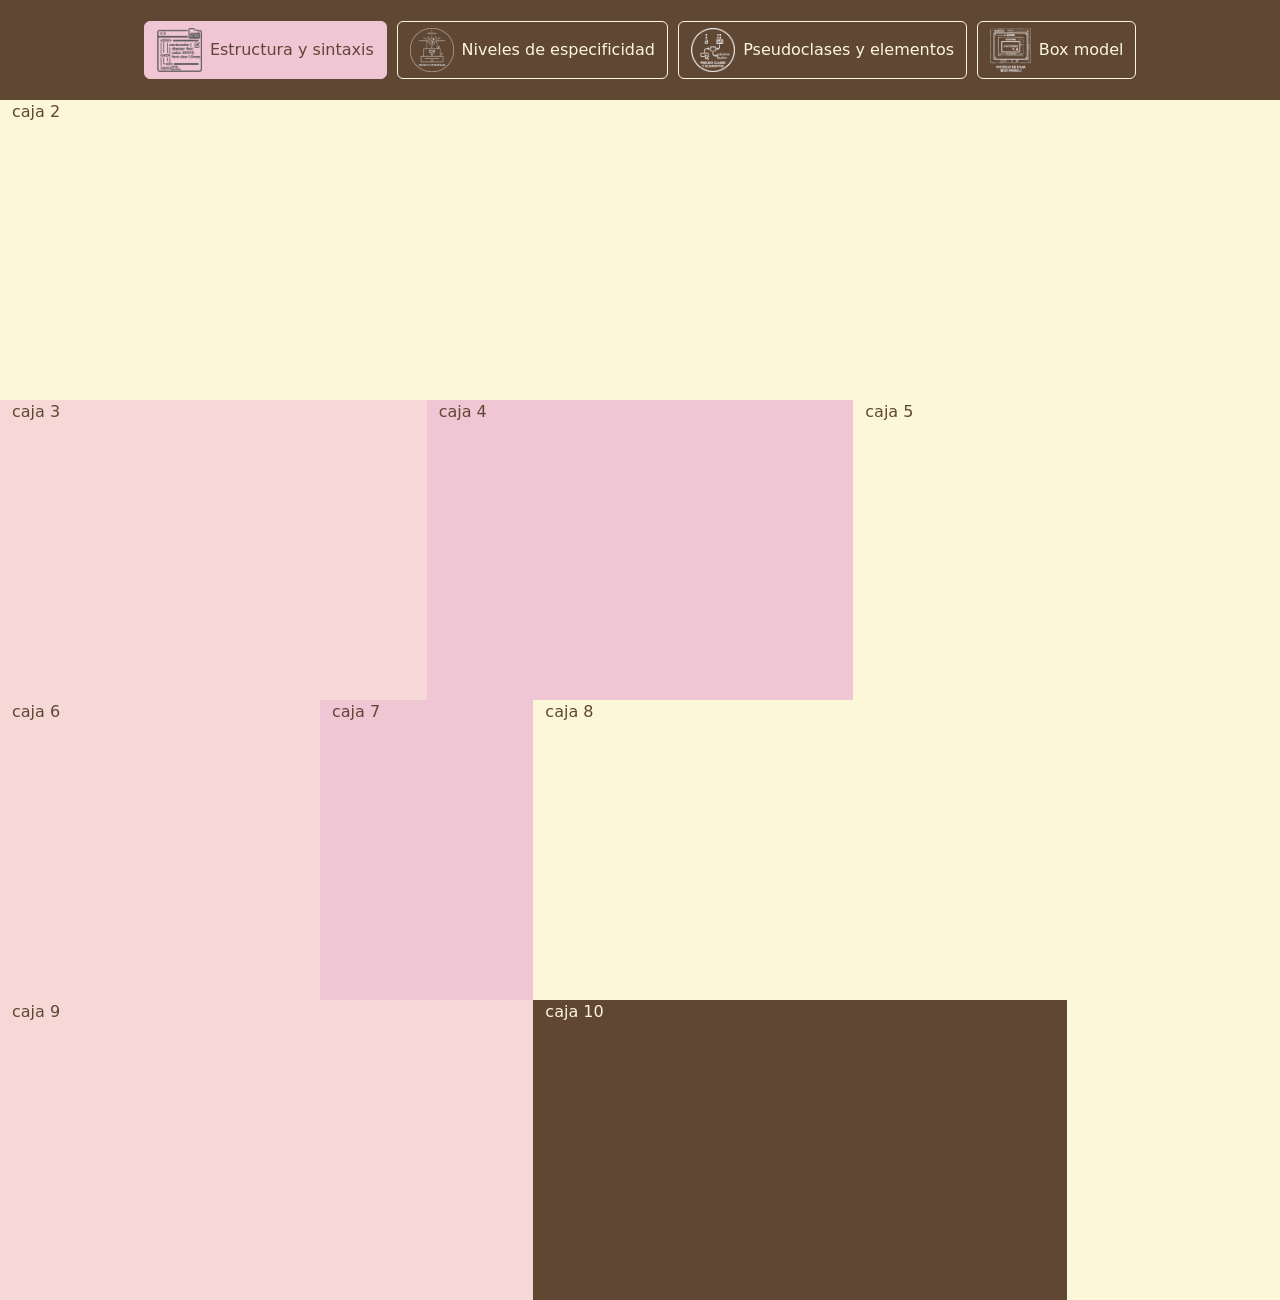
==== index.html @ e199782a "Pseudoclases" ====
<!doctype html>
<html lang="es">

<head>
    <meta charset="utf-8">
    <meta name="viewport" content="width=device-width, initial-scale=1">
    <title>Mi primer maqueta</title>
    <link href="https://cdn.jsdelivr.net/npm/bootstrap@5.3.8/dist/css/bootstrap.min.css" rel="stylesheet"
        integrity="sha384-sRIl4kxILFvY47J16cr9ZwB07vP4J8+LH7qKQnuqkuIAvNWLzeN8tE5YBujZqJLB" crossorigin="anonymous">
    <link href="css/estilos.css" rel="stylesheet">
</head>

<body>
    <!-- Barra de navegación: en computador se ven los 4 botones; en tablet y celular aparece el botón ☰ -->
    <nav class="navbar navbar-expand-lg barra" data-bs-theme="dark">
        <div class="container-fluid">
            <button class="navbar-toggler" type="button" data-bs-toggle="collapse" data-bs-target="#menu"
                aria-controls="menu" aria-expanded="false" aria-label="Abrir menú">
                <span class="navbar-toggler-icon"></span>
            </button>
            <div class="collapse navbar-collapse" id="menu">
                <div class="menu">
                    <a href="index.html" class="btn boton-nav activo" role="button">
                        <img src="img/EstructuraySintaxis-removebg-preview.png" alt="" class="icono-nav">
                        Estructura y sintaxis
                    </a>
                    <a href="#" class="btn boton-nav" role="button">
                        <img src="img/Especifidad-removebg-preview.png" alt="" class="icono-nav">
                        Niveles de especificidad
                    </a>
                    <a href="pseudoclases.html" class="btn boton-nav" role="button">
                        <img src="img/Pseudo-removebg-preview.png" alt="" class="icono-nav">
                        Pseudoclases y elementos
                    </a>
                    <a href="#" class="btn boton-nav" role="button">
                        <img src="img/Boxmodel-removebg-preview.png" alt="" class="icono-nav">
                        Box model
                    </a>
                </div>
            </div>
        </div>
    </nav>

    <div class="container-fluid">
        <div class="row">
            <header class="col-12 col-sm-12 col-md-10 col-lg-10 col-xl-12 col-xxl-12 caja2">caja 2</header>
            <aside class="col-6 col-sm-6 col-md-2 col-lg-2 col-xl-4 col-xxl-4 caja3">caja 3</aside>
            <section class="col-6 col-sm-6 col-md-2 col-lg-2 col-xl-4 col-xxl-4 caja4">caja 4</section>
            <aside class="col-6 col-sm-6 col-md-10 col-lg-10 col-xl-4 col-xxl-4 caja5">caja 5</aside>
            <section class="col-6 col-sm-6 col-md-12 col-lg-12 col-xl-3 col-xxl-3 caja6">caja 6</section>
            <section class="col-12 col-sm-12 col-md-4 col-lg-4 col-xl-2 col-xxl-2 caja7">caja 7</section>
            <section class="col-12 col-sm-12 col-md-4 col-lg-4 col-xl-7 col-xxl-7 caja8">caja 8</section>
            <section class="col-12 col-sm-12 col-md-4 col-lg-4 col-xl-5 col-xxl-5 caja9">caja 9</section>
            <footer class="col-12 col-sm-12 col-md-12 col-lg-12 col-xl-5 col-xxl-5 caja10">caja 10</footer>
        </div>
    </div>

    <script src="https://cdn.jsdelivr.net/npm/bootstrap@5.3.8/dist/js/bootstrap.bundle.min.js"
        integrity="sha384-FKyoEForCGlyvwx9Hj09JcYn3nv7wiPVlz7YYwJrWVcXK/BmnVDxM+D2scQbITxI"
        crossorigin="anonymous"></script>
</body>

</html>
---- css/estilos.css ----
/* ===== Paleta Neapolitan =====
   #604734 café   #FCF7D9 crema   #F6D8D6 rosa claro   #F0C5D4 rosa */

body {
    color: #604734;
    background-color: #FCF7D9;
}

/* ===== Barra de navegación (igual en las dos páginas) ===== */
.barra {
    background-color: #604734;
    min-height: 100px;
    padding: 16px 24px;
}

/* Contenedor de los 4 botones: flexbox en fila (computador) o columna (tablet/celular) */
.menu {
    display: flex;
    flex-direction: column;
    gap: 10px;
    padding-top: 12px;
    width: 100%;
}

.boton-nav {
    display: flex;
    align-items: center;
    gap: 8px;
    color: #FCF7D9;
    border: 1px solid #FCF7D9;
}

.boton-nav:hover,
.boton-nav.activo {
    background-color: #F0C5D4;
    border-color: #F0C5D4;
    color: #604734;
}

.icono-nav {
    height: 44px;
    width: auto;
    object-fit: contain;
}

/* Cuando el botón está en rosa, el ícono blanco se vuelve café para que se vea */
.boton-nav:hover .icono-nav,
.boton-nav.activo .icono-nav {
    filter: brightness(0.35);
}

/* Computador: los botones en una sola fila, centrados */
@media (min-width: 992px) {
    .menu {
        flex-direction: row;
        flex-wrap: wrap;
        justify-content: center;
        padding-top: 0;
    }
}

/* ===== Página de inicio (cajas) ===== */
.caja2  { height: 300px; background-color: #FCF7D9; }
.caja3  { height: 300px; background-color: #F6D8D6; }
.caja4  { height: 300px; background-color: #F0C5D4; }
.caja5  { height: 300px; background-color: #FCF7D9; }
.caja6  { height: 300px; background-color: #F6D8D6; }
.caja7  { height: 300px; background-color: #F0C5D4; }
.caja8  { height: 300px; background-color: #FCF7D9; }
.caja9  { height: 300px; background-color: #F6D8D6; }
.caja10 { height: 300px; background-color: #604734; color: #FCF7D9; }

/* ===== Página de pseudoclases ===== */

/* X 1: título PSEUDOCLASES */
.titulo-x {
    display: flex;
    flex-direction: column;
    align-items: center;
    justify-content: center;
    gap: 8px;
    min-height: 200px;
    padding: 24px;
    background-color: #F6D8D6;
    text-align: center;
}

.titulo-x-texto {
    font-family: Georgia, serif;
    font-weight: bold;
    font-size: 2.4rem;
    letter-spacing: 4px;
    color: #604734;
}

.titulo-x-sub {
    font-family: Georgia, serif;
    font-style: italic;
    font-size: 1.2rem;
}

.titulo-x-sub span {
    color: #C98BA4;
}

@media (min-width: 768px) {
    .titulo-x { min-height: 280px; }
    .titulo-x-texto { font-size: 4rem; letter-spacing: 8px; }
}

@media (min-width: 992px) {
    .titulo-x { min-height: 360px; }
    .titulo-x-texto { font-size: 6rem; letter-spacing: 12px; }
    .titulo-x-sub { font-size: 1.8rem; }
}

/* X 2: imagen que solo se ve en celular */
.imagen-x {
    display: block;
    width: 100%;
    height: auto;
}

/* Zona H1 + P y caja de sintaxis: columna en celular/tablet, fila en computador */
.intro {
    display: flex;
    flex-direction: column;
    gap: 16px;
    padding: 24px;
}

.intro-texto {
    flex: 2;
}

.intro-texto h1 {
    font-family: Georgia, serif;
    font-style: italic;
    font-size: 2.6rem;
}

.intro-sintaxis {
    flex: 1;
    background-color: #F0C5D4;
    border-radius: 12px;
    padding: 16px;
}

.intro-sintaxis pre {
    background-color: #604734;
    color: #FCF7D9;
    border-radius: 8px;
    padding: 12px;
    margin: 0;
}

@media (min-width: 992px) {
    .intro {
        flex-direction: row;
        align-items: stretch;
    }
}

/* 25 tarjetas de pseudoclases con flexbox:
   celular = 2 columnas, tablet = 3 columnas, computador = 5 columnas */
.tarjetas {
    display: flex;
    flex-wrap: wrap;
    gap: 12px;
    padding: 0 24px 24px;
}

.tarjeta {
    flex: 0 0 calc((100% - 12px) / 2);
    display: flex;
    flex-direction: column;
    gap: 6px;
    background-color: #F6D8D6;
    border-radius: 10px;
    padding: 14px;
}

.tarjeta:hover {
    background-color: #F0C5D4;
}

@media (min-width: 768px) {
    .tarjeta { flex-basis: calc((100% - 24px) / 3); }
}

@media (min-width: 992px) {
    .tarjeta { flex-basis: calc((100% - 48px) / 5); }
}

.tarjeta .categoria {
    align-self: flex-start;
    background-color: #604734;
    color: #FCF7D9;
    font-size: 0.75rem;
    border-radius: 20px;
    padding: 2px 10px;
}

.tarjeta h2 {
    font-family: Consolas, "Courier New", monospace;
    font-size: 1.15rem;
    font-weight: bold;
    margin: 0;
}

.tarjeta p {
    font-size: 0.9rem;
    margin: 0;
}

.pie {
    background-color: #604734;
    color: #FCF7D9;
    padding: 24px;
    text-align: center;
}

.pie a {
    color: #F0C5D4;
}
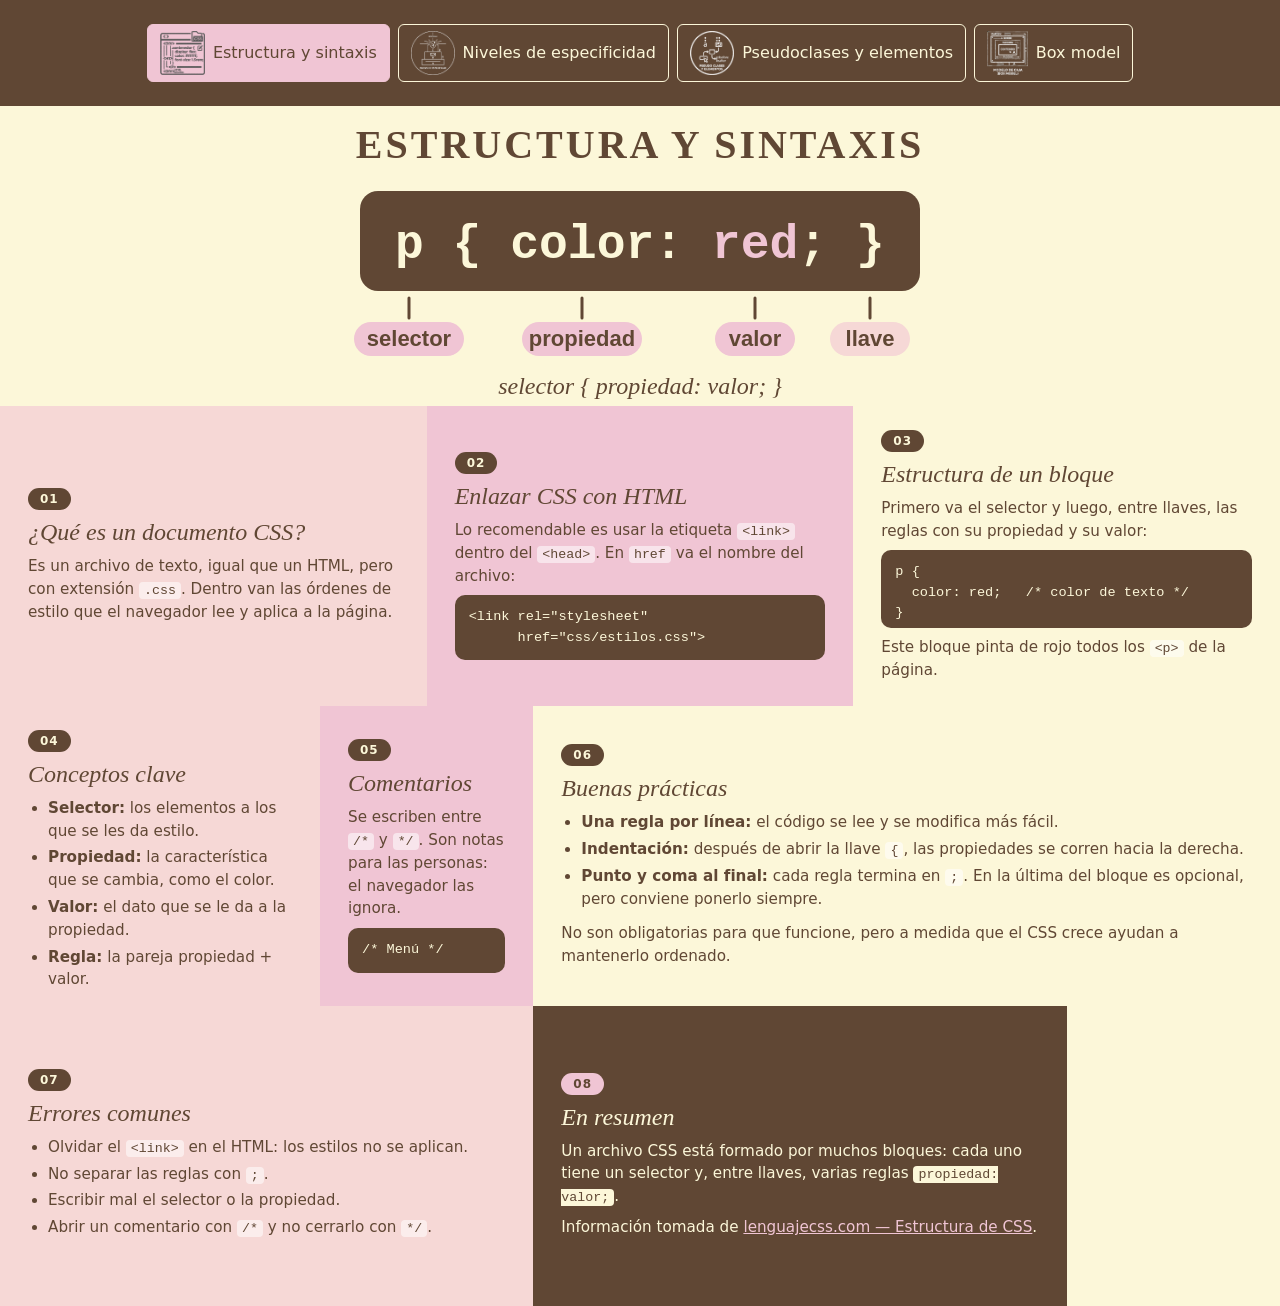
==== commit a9aa6254: "EstructuraSintaxis" ====
--- a/index.html
+++ b/index.html
@@ -8,50 +8,274 @@
     <link href="https://cdn.jsdelivr.net/npm/bootstrap@5.3.8/dist/css/bootstrap.min.css" rel="stylesheet"
         integrity="sha384-sRIl4kxILFvY47J16cr9ZwB07vP4J8+LH7qKQnuqkuIAvNWLzeN8tE5YBujZqJLB" crossorigin="anonymous">
     <link href="css/estilos.css" rel="stylesheet">
+
+    <!-- Estilos del contenido de las cajas (van aquí para que funcionen aunque no actualices estilos.css) -->
+    <style>
+        /* Caja 1: barra de botones */
+        .caja1 {
+            min-height: 100px;
+            background-color: #604734;
+        }
+
+        /* Imagen de la caja 2: se ajusta al tamaño de la caja */
+        .caja2 {
+            display: flex;
+            align-items: center;
+            justify-content: center;
+            overflow: hidden;
+        }
+
+        .imagen-caja {
+            display: block;
+            width: 100%;
+            height: 100%;
+            max-height: 300px;
+        }
+
+        /* Contenido de las cajas: centrado; si no cabe, se hace scroll dentro de la caja */
+        .info {
+            height: 100%;
+            display: flex;
+            flex-direction: column;
+            justify-content: safe center;
+            gap: 8px;
+            overflow: auto;
+            padding: 24px 16px;
+            font-size: 0.95rem;
+            line-height: 1.5;
+        }
+
+        .info .numero {
+            align-self: flex-start;
+            background-color: #604734;
+            color: #FCF7D9;
+            font-size: 0.75rem;
+            font-weight: bold;
+            letter-spacing: 1px;
+            border-radius: 20px;
+            padding: 2px 12px;
+        }
+
+        .info h2 {
+            font-family: Georgia, serif;
+            font-style: italic;
+            font-size: 1.5rem;
+            margin: 0;
+        }
+
+        .info p,
+        .info ul {
+            margin: 0;
+        }
+
+        .info ul {
+            padding-left: 20px;
+        }
+
+        .info li {
+            margin-bottom: 4px;
+        }
+
+        .info code {
+            color: #604734;
+            background-color: rgba(255, 255, 255, 0.55);
+            border-radius: 4px;
+            padding: 1px 5px;
+        }
+
+        .info pre {
+            background-color: #604734;
+            color: #FCF7D9;
+            border-radius: 10px;
+            padding: 12px 14px;
+            margin: 0;
+            font-size: 0.85rem;
+        }
+
+        /* Celular: letra un poco más pequeña porque las cajas son angostas */
+        @media (max-width: 767px) {
+            .info {
+                padding: 16px 12px;
+                font-size: 0.85rem;
+            }
+
+            .info h2 {
+                font-size: 1.15rem;
+            }
+
+            .info pre {
+                font-size: 0.75rem;
+            }
+        }
+
+        /* Caja 10 (café): colores invertidos */
+        .caja10 .info .numero {
+            background-color: #F0C5D4;
+            color: #604734;
+        }
+
+        .caja10 .info code {
+            color: #604734;
+            background-color: #FCF7D9;
+        }
+
+        .caja10 .info a {
+            color: #F0C5D4;
+        }
+    </style>
 </head>
 
 <body>
-    <!-- Barra de navegación: en computador se ven los 4 botones; en tablet y celular aparece el botón ☰ -->
-    <nav class="navbar navbar-expand-lg barra" data-bs-theme="dark">
-        <div class="container-fluid">
-            <button class="navbar-toggler" type="button" data-bs-toggle="collapse" data-bs-target="#menu"
-                aria-controls="menu" aria-expanded="false" aria-label="Abrir menú">
-                <span class="navbar-toggler-icon"></span>
-            </button>
-            <div class="collapse navbar-collapse" id="menu">
-                <div class="menu">
-                    <a href="index.html" class="btn boton-nav activo" role="button">
-                        <img src="img/EstructuraySintaxis-removebg-preview.png" alt="" class="icono-nav">
-                        Estructura y sintaxis
-                    </a>
-                    <a href="#" class="btn boton-nav" role="button">
-                        <img src="img/Especifidad-removebg-preview.png" alt="" class="icono-nav">
-                        Niveles de especificidad
-                    </a>
-                    <a href="pseudoclases.html" class="btn boton-nav" role="button">
-                        <img src="img/Pseudo-removebg-preview.png" alt="" class="icono-nav">
-                        Pseudoclases y elementos
-                    </a>
-                    <a href="#" class="btn boton-nav" role="button">
-                        <img src="img/Boxmodel-removebg-preview.png" alt="" class="icono-nav">
-                        Box model
-                    </a>
-                </div>
-            </div>
-        </div>
-    </nav>
-
     <div class="container-fluid">
         <div class="row">
-            <header class="col-12 col-sm-12 col-md-10 col-lg-10 col-xl-12 col-xxl-12 caja2">caja 2</header>
-            <aside class="col-6 col-sm-6 col-md-2 col-lg-2 col-xl-4 col-xxl-4 caja3">caja 3</aside>
-            <section class="col-6 col-sm-6 col-md-2 col-lg-2 col-xl-4 col-xxl-4 caja4">caja 4</section>
-            <aside class="col-6 col-sm-6 col-md-10 col-lg-10 col-xl-4 col-xxl-4 caja5">caja 5</aside>
-            <section class="col-6 col-sm-6 col-md-12 col-lg-12 col-xl-3 col-xxl-3 caja6">caja 6</section>
-            <section class="col-12 col-sm-12 col-md-4 col-lg-4 col-xl-2 col-xxl-2 caja7">caja 7</section>
-            <section class="col-12 col-sm-12 col-md-4 col-lg-4 col-xl-7 col-xxl-7 caja8">caja 8</section>
-            <section class="col-12 col-sm-12 col-md-4 col-lg-4 col-xl-5 col-xxl-5 caja9">caja 9</section>
-            <footer class="col-12 col-sm-12 col-md-12 col-lg-12 col-xl-5 col-xxl-5 caja10">caja 10</footer>
+            <!-- Caja 1: barra con los 4 botones -->
+            <nav
+                class="col-12 col-sm-12 col-md-12 col-lg-12 col-xl-12 col-xxl-12 caja1 d-flex flex-wrap gap-2 p-4 justify-content-center">
+
+                <a href="index.html" class="btn boton-nav activo" role="button">
+                    <img src="img/EstructuraySintaxis-removebg-preview.png" alt="" class="icono-nav">
+                    Estructura y sintaxis
+                </a>
+                <a href="#" class="btn boton-nav" role="button">
+                    <img src="img/Especifidad-removebg-preview.png" alt="" class="icono-nav">
+                    Niveles de especificidad
+                </a>
+                <a href="pseudoclases.html" class="btn boton-nav" role="button">
+                    <img src="img/Pseudo-removebg-preview.png" alt="" class="icono-nav">
+                    Pseudoclases y elementos
+                </a>
+                <a href="#" class="btn boton-nav" role="button">
+                    <img src="img/Boxmodel-removebg-preview.png" alt="" class="icono-nav">
+                    Box model
+                </a>
+
+            </nav>
+            <header class="col-12 col-sm-12 col-md-10 col-lg-10 col-xl-12 col-xxl-12 caja2">
+                <!-- Imagen: partes de una regla CSS -->
+                <svg class="imagen-caja" width="100%" height="100%" xmlns="http://www.w3.org/2000/svg"
+                    viewBox="0 0 800 300" role="img"
+                    aria-label="Estructura de una regla CSS: selector, llaves, propiedad y valor">
+                    <!-- título -->
+                    <text x="400" y="52" text-anchor="middle" font-family="Georgia, serif" font-weight="bold"
+                        font-size="40" letter-spacing="3" fill="#604734">ESTRUCTURA Y SINTAXIS</text>
+
+                    <!-- regla CSS -->
+                    <rect x="120" y="85" width="560" height="100" rx="18" fill="#604734" />
+                    <text x="155" y="152" font-family="'Courier New', monospace" font-size="48" font-weight="bold"
+                        fill="#FCF7D9">p { color: <tspan fill="#F0C5D4">red</tspan>; }</text>
+
+                    <!-- flechas y nombres de cada parte -->
+                    <g stroke="#604734" stroke-width="3" stroke-linecap="round">
+                        <line x1="169" y1="192" x2="169" y2="212" />
+                        <line x1="342" y1="192" x2="342" y2="212" />
+                        <line x1="515" y1="192" x2="515" y2="212" />
+                        <line x1="630" y1="192" x2="630" y2="212" />
+                    </g>
+                    <g font-family="Arial, sans-serif" font-size="22" font-weight="bold" text-anchor="middle">
+                        <rect x="114" y="216" width="110" height="34" rx="17" fill="#F0C5D4" />
+                        <text x="169" y="240" fill="#604734">selector</text>
+                        <rect x="282" y="216" width="120" height="34" rx="17" fill="#F0C5D4" />
+                        <text x="342" y="240" fill="#604734">propiedad</text>
+                        <rect x="475" y="216" width="80" height="34" rx="17" fill="#F0C5D4" />
+                        <text x="515" y="240" fill="#604734">valor</text>
+                        <rect x="590" y="216" width="80" height="34" rx="17" fill="#F6D8D6" />
+                        <text x="630" y="240" fill="#604734">llave</text>
+                    </g>
+
+                    <text x="400" y="288" text-anchor="middle" font-family="Georgia, serif" font-style="italic"
+                        font-size="24" fill="#604734">selector { propiedad: valor; }</text>
+                </svg>
+            </header>
+            <aside class="col-6 col-sm-6 col-md-2 col-lg-2 col-xl-4 col-xxl-4 caja3">
+                <div class="info">
+                    <span class="numero">01</span>
+                    <h2>¿Qué es un documento CSS?</h2>
+                    <p>Es un archivo de texto, igual que un HTML, pero con extensión <code>.css</code>. Dentro van las
+                        órdenes de estilo que el navegador lee y aplica a la página.</p>
+                </div>
+            </aside>
+            <section class="col-6 col-sm-6 col-md-2 col-lg-2 col-xl-4 col-xxl-4 caja4">
+                <div class="info">
+                    <span class="numero">02</span>
+                    <h2>Enlazar CSS con HTML</h2>
+                    <p>Lo recomendable es usar la etiqueta <code>&lt;link&gt;</code> dentro del
+                        <code>&lt;head&gt;</code>. En <code>href</code> va el nombre del archivo:
+                    </p>
+                    <pre>&lt;link rel="stylesheet"
+      href="css/estilos.css"&gt;</pre>
+                </div>
+            </section>
+            <aside class="col-6 col-sm-6 col-md-10 col-lg-10 col-xl-4 col-xxl-4 caja5">
+                <div class="info">
+                    <span class="numero">03</span>
+                    <h2>Estructura de un bloque</h2>
+                    <p>Primero va el selector y luego, entre llaves, las reglas con su propiedad y su valor:</p>
+                    <pre>p {
+  color: red;   /* color de texto */
+}</pre>
+                    <p>Este bloque pinta de rojo todos los <code>&lt;p&gt;</code> de la página.</p>
+                </div>
+            </aside>
+            <section class="col-6 col-sm-6 col-md-12 col-lg-12 col-xl-3 col-xxl-3 caja6">
+                <div class="info">
+                    <span class="numero">04</span>
+                    <h2>Conceptos clave</h2>
+                    <ul>
+                        <li><strong>Selector:</strong> los elementos a los que se les da estilo.</li>
+                        <li><strong>Propiedad:</strong> la característica que se cambia, como el color.</li>
+                        <li><strong>Valor:</strong> el dato que se le da a la propiedad.</li>
+                        <li><strong>Regla:</strong> la pareja propiedad + valor.</li>
+                    </ul>
+                </div>
+            </section>
+            <section class="col-12 col-sm-12 col-md-4 col-lg-4 col-xl-2 col-xxl-2 caja7">
+                <div class="info">
+                    <span class="numero">05</span>
+                    <h2>Comentarios</h2>
+                    <p>Se escriben entre <code>/*</code> y <code>*/</code>. Son notas para las personas: el navegador
+                        las ignora.</p>
+                    <pre>/* Menú */</pre>
+                </div>
+            </section>
+            <section class="col-12 col-sm-12 col-md-4 col-lg-4 col-xl-7 col-xxl-7 caja8">
+                <div class="info">
+                    <span class="numero">06</span>
+                    <h2>Buenas prácticas</h2>
+                    <ul>
+                        <li><strong>Una regla por línea:</strong> el código se lee y se modifica más fácil.</li>
+                        <li><strong>Indentación:</strong> después de abrir la llave <code>{</code>, las propiedades
+                            se corren hacia la derecha.</li>
+                        <li><strong>Punto y coma al final:</strong> cada regla termina en <code>;</code>. En la última
+                            del bloque es opcional, pero conviene ponerlo siempre.</li>
+                    </ul>
+                    <p>No son obligatorias para que funcione, pero a medida que el CSS crece ayudan a mantenerlo
+                        ordenado.</p>
+                </div>
+            </section>
+            <section class="col-12 col-sm-12 col-md-4 col-lg-4 col-xl-5 col-xxl-5 caja9">
+                <div class="info">
+                    <span class="numero">07</span>
+                    <h2>Errores comunes</h2>
+                    <ul>
+                        <li>Olvidar el <code>&lt;link&gt;</code> en el HTML: los estilos no se aplican.</li>
+                        <li>No separar las reglas con <code>;</code>.</li>
+                        <li>Escribir mal el selector o la propiedad.</li>
+                        <li>Abrir un comentario con <code>/*</code> y no cerrarlo con <code>*/</code>.</li>
+                    </ul>
+                </div>
+            </section>
+            <footer class="col-12 col-sm-12 col-md-12 col-lg-12 col-xl-5 col-xxl-5 caja10">
+                <div class="info">
+                    <span class="numero">08</span>
+                    <h2>En resumen</h2>
+                    <p>Un archivo CSS está formado por muchos bloques: cada uno tiene un selector y, entre llaves,
+                        varias reglas <code>propiedad: valor;</code>.</p>
+                    <p>Información tomada de
+                        <a href="https://lenguajecss.com/css/introduccion/estructura-de-css/" target="_blank"
+                            rel="noopener">lenguajecss.com — Estructura de CSS</a>.
+                    </p>
+                </div>
+            </footer>
         </div>
     </div>
 
@@ -60,4 +284,4 @@
         crossorigin="anonymous"></script>
 </body>
 
-</html>
+</html>
